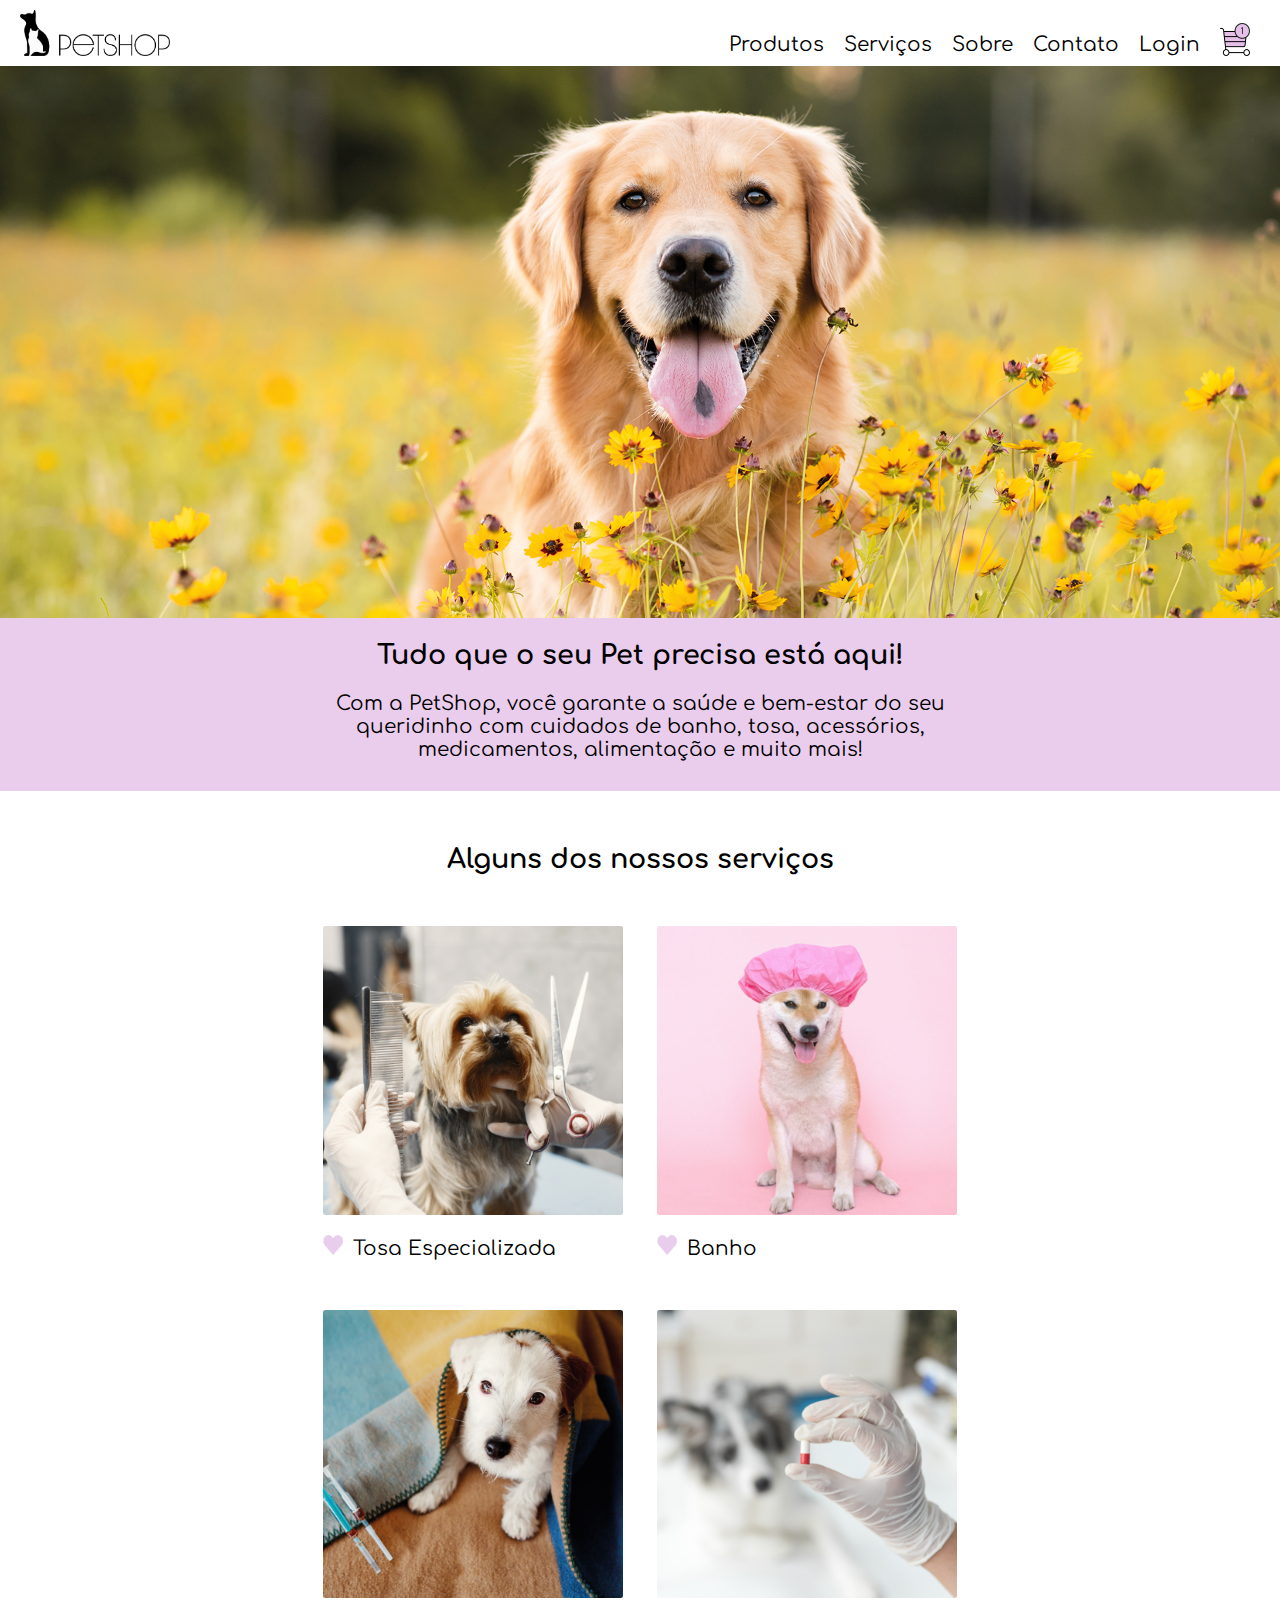
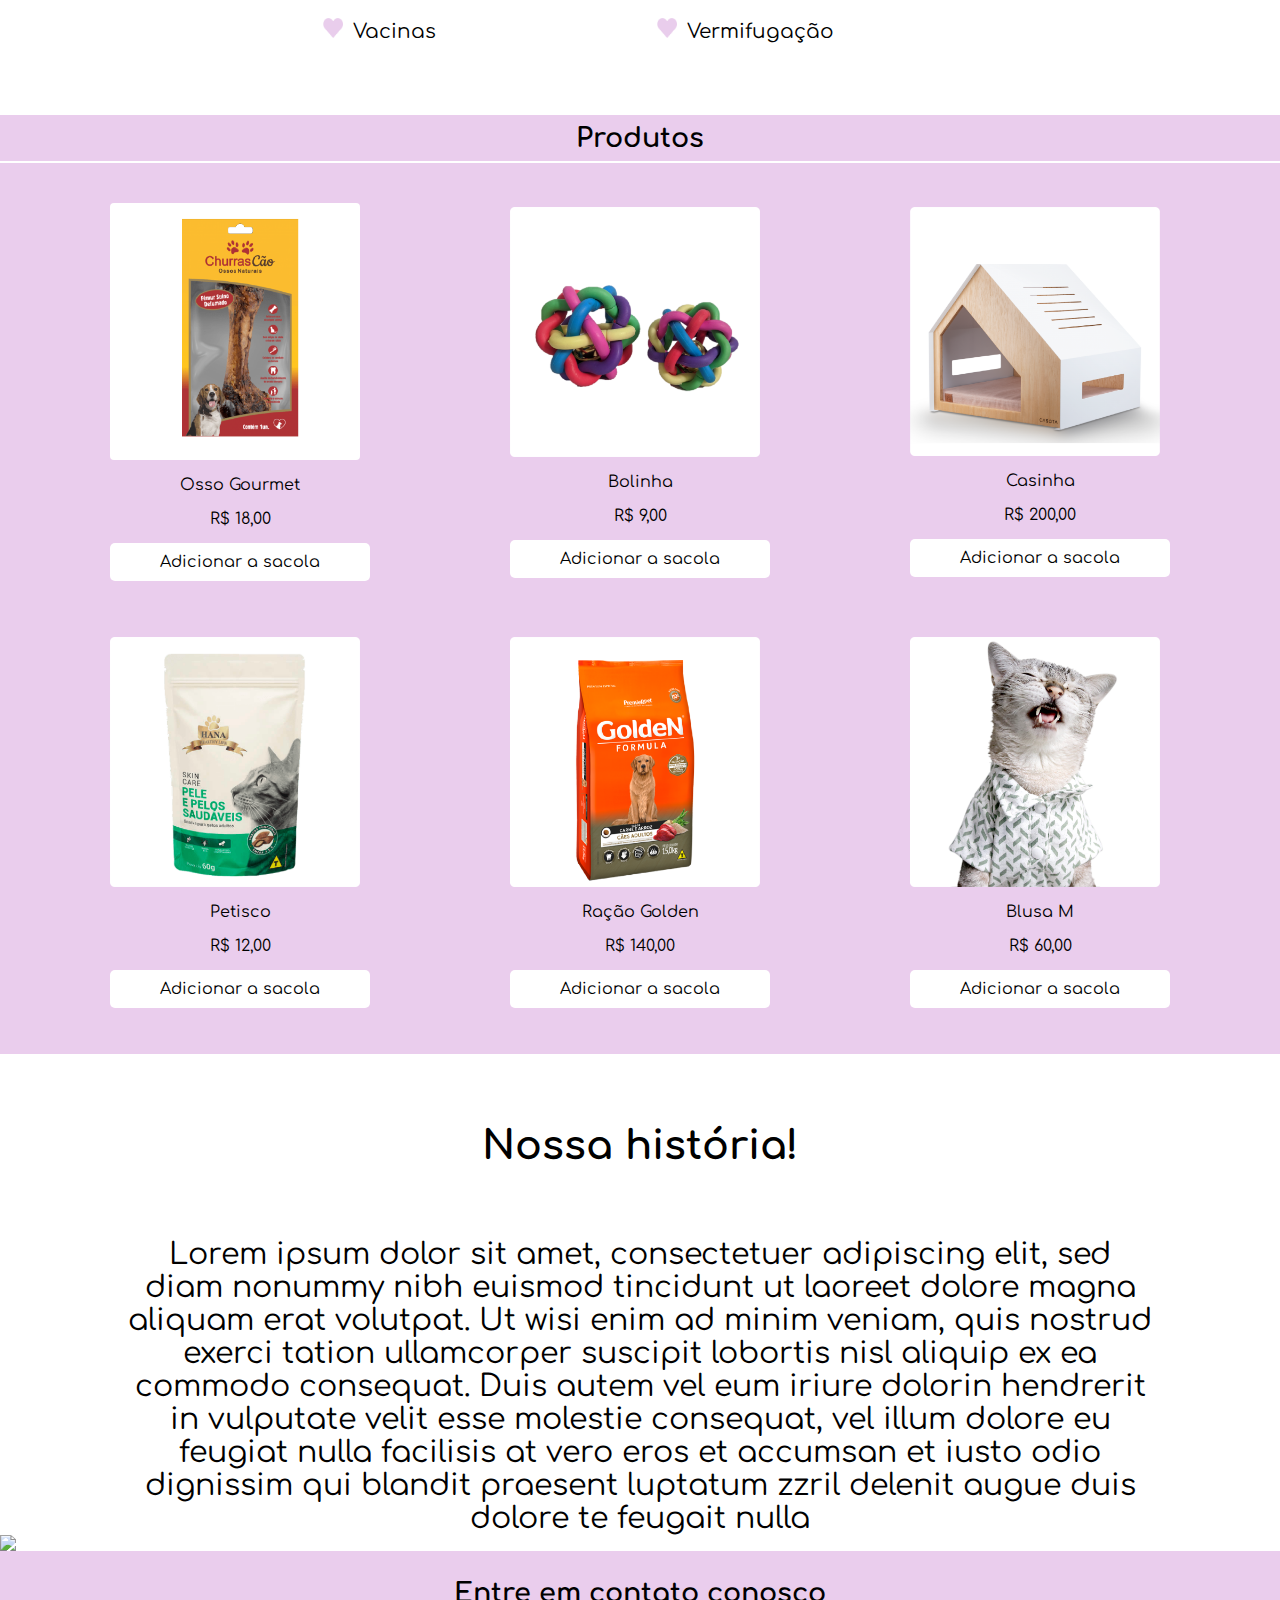
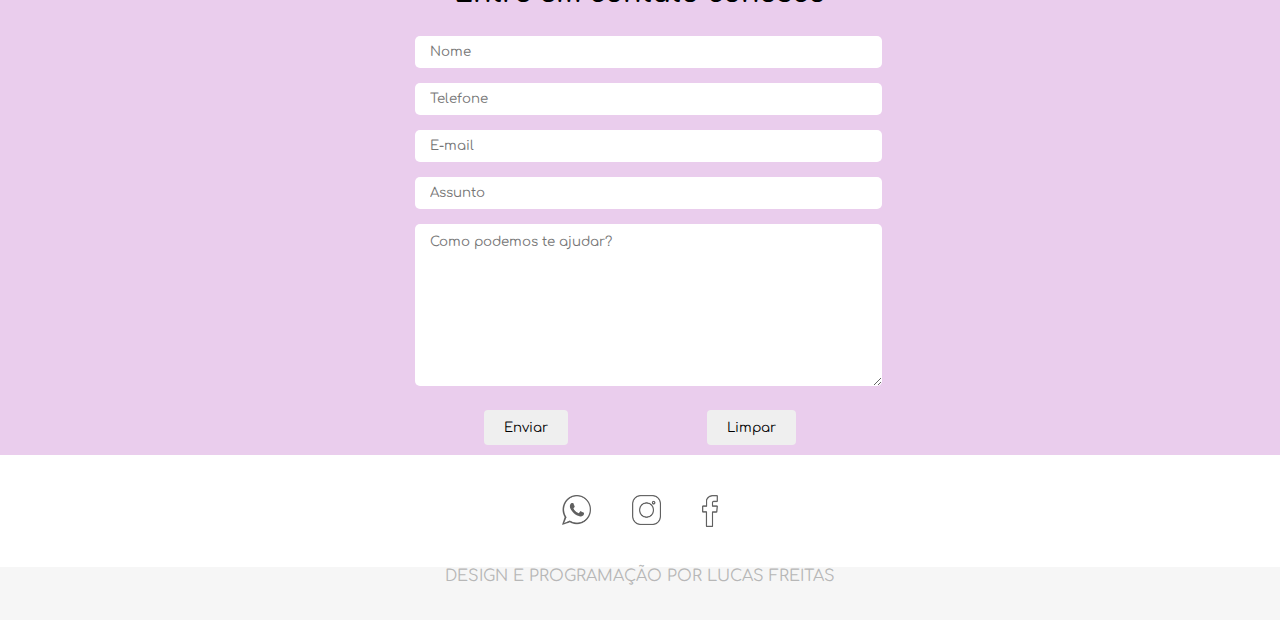
==== index.html @ 80b79405 "responsividade-mobile" ====
<!DOCTYPE html>
<html lang="pt">

<head>
    <meta charset="UTF-8" />
    <meta http-equiv="X-UA-Compatible" content="IE=edge" />
    <meta name="viewport" content="width=device-width, initial-scale=1.0" />
    <link rel="stylesheet" href="./css/style.css" />
    <link rel="icon" href="./assets/paw.png" />
    <link href="https://fonts.googleapis.com/css2?family=Comfortaa:wght@300;500;700&display=swap" rel="stylesheet" />
    <title>PetShop</title>
</head>

<body>
    <header>
        <nav class="navbar">
            <div>
                <a href="https://www.adotepetz.com.br/">
                    <img class="logo" src="./assets/logo.png" alt="logo" /></a>
            </div>
            <ul class="menu">
                <li><a href="#goods">Produtos</a></li>

                <li><a href="#container_middle">Serviços</a></li>

                <li><a href="#our_history">Sobre</a></li>

                <li><a href="#final_form">Contato</a></li>

                <li><a href="#">Login</a></li>

                <li class="cart"> <a href="#goods"><img src="./assets/buy.png" /></a></li>

                <li><a href="#" class="cart_word">Carrinho</a></li>
            </ul>
        </nav>
    </header>

    <section class="dog_principal">
        <img class="dog-image" src="./imagens/dog_background.jpg" alt="Golden retriever" />
        <h2>Tudo que o seu Pet precisa está aqui!</h2>
        <p>
            Com a PetShop, você garante a saúde e bem-estar do seu queridinho
            com cuidados de banho, tosa, acessórios, medicamentos, alimentação e
            muito mais!
        </p>
    </section>

    <section id="container_middle">
        <h2>Alguns dos nossos serviços</h2>

        <div class="dog_flexbox">
            <div>
                <img class="dogs" src="./imagens/dog_clipping.png" alt="Yorkshire terrier" />
                <p>Tosa Especializada</p>
            </div>
            <div>
                <img class="dogs" src="./imagens/dog_bath.png" alt="Shiba inu" />
                <p>Banho</p>
            </div>
            <div>
                <img class="dogs" src="./imagens/dog_vaccine.png" alt="Russell Terrier" />
                <p>Vacinas</p>
            </div>
            <div>
                <img class="dogs" src="./imagens/dog_remedy.png" alt="Border Collie" />
                <p>Vermifugação</p>
            </div>
        </div>
    </section>

    <section class="background_products">

        <h2>Produtos</h2>

    </section>

    <section class="goods-bg">
        <section id="goods">
            <div class="goods-info">
                <img class="bone_img products_margin_img" src="./imagens/yellow_bag.png" alt="dog bone" />
                <p>Osso Gourmet</p>
                <p>R$ 18,00</p>
                <p> <a href="#">Adicionar a sacola</a></p>
            </div>

            <div class="goods-info">
                <img class="products_margin_img" src="./imagens/bolaAtivo 19.png" alt="dog ball" />
                <p>Bolinha</p>
                <p>R$ 9,00</p>
                <p> <a href="#">Adicionar a sacola</a></p>
            </div>

            <div class="goods-info">
                <img class="products_margin_img" src="./imagens/house.png" alt="dog house" />
                <p>Casinha</p>
                <p>R$ 200,00</p>
                <p> <a href="#">Adicionar a sacola</a></p>
            </div>

            <div class="goods-info">
                <img class="products_margin_img" src="./imagens/white_bag.png" alt="cat snack" />
                <p>Petisco</p>
                <p>R$ 12,00</p>
                <p> <a href="#">Adicionar a sacola</a></p>
            </div>

            <div class="goods-info">
                <img class="products_margin_img" src="./imagens/orange_bag.png" alt="dog food" />
                <p>Ração Golden</p>
                <p>R$ 140,00</p>
                <p> <a href="#">Adicionar a sacola</a></p>
            </div>
            <div class="goods-info">
                <img class="products_margin_img" src="./imagens/shirt_cat.png" alt="cart cloth" />
                <p>Blusa M</p>
                <p>R$ 60,00</p>
                <p> <a href="#">Adicionar a sacola</a></p>
            </div>
        </section>
    </section>

    <section>
        <div id="our_history">
            <h2>Nossa história!</h2>
            <div>
                <p class="loren_ipsum">
                    Lorem ipsum dolor sit amet, consectetuer adipiscing elit, sed diam
                    nonummy nibh euismod tincidunt ut laoreet dolore magna aliquam
                    erat volutpat. Ut wisi enim ad minim veniam, quis nostrud exerci
                    tation ullamcorper suscipit lobortis nisl aliquip ex ea commodo
                    consequat. Duis autem vel eum iriure dolorin hendrerit in
                    vulputate velit esse molestie consequat, vel illum dolore eu
                    feugiat nulla facilisis at vero eros et accumsan et iusto odio
                    dignissim qui blandit praesent luptatum zzril delenit augue duis
                    dolore te feugait nulla
                </p>
            </div>
        </div>
        <div class="container_form">
            <img class="white_background" src="./imagens/couple_with_dog.png" />
            <h2>Entre em contato conosco</h2>
            <div class="form_width">
                <div id="final_form">
                    <form method="GET">
                        <input type="text" name="name" placeholder="Nome" />
                        <input type="tel" name="tel" placeholder="Telefone" />
                        <input type="email" name="email" placeholder="E-mail" autocomplete="off" />
                        <input type="subject" name="subject" placeholder="Assunto" />
                        <textarea name="" id="" cols="30" rows="10" placeholder="Como podemos te ajudar?"></textarea>
                        <div class="container-button">
                            <button class="button" type="submit">Enviar</button>
                            <button class="button" type="reset">Limpar</button>
                        </div>
                    </form>
                </div>
            </div>
        </div>
    </section>

    <footer>
        <div class="footer-icons">
            <a href="https://api.whatsapp.com/send?phone=5521966839081"><img src="./assets/wppAtivo 31.png"
                    alt="" /></a>
            <a href="https://www.instagram.com/caarp_/"><img src="./assets/instaAtivo 32.png" alt="" /></a>
            <a href="https://web.facebook.com/Caarp-Abrigo-de-Animais-1432057460433304/"><img class="facebook"
                    src="./assets/fbAtivo 33.png" alt="" /></a>
        </div>
        <div class="final">DESIGN E PROGRAMAÇÃO POR LUCAS FREITAS</div>
    </footer>
</body>

</html>
---- css/style.css ----
body, li, ul {
    padding: 0;
    margin: 0;
    list-style: none;
    font-family: 'Comfortaa', cursive;
}

img{
    display: block;
    max-width: 100%;
}

p::selection{
    background-color: #825F8F;
    color: white;
}

h2::selection{
    background-color: #825F8F;
    color: white;
}

.navbar{
    display: flex;
    justify-content: space-between;
    align-content: center;
    padding: 10px 10px 10px 20px;
}

.menu{
    display: flex;
    gap: 20px;
    align-items: end;
    justify-content: center;
}

.menu li:last-child{
    gap:0;
}

.menu img{
    padding: 0;
    margin: 0;
}

.menu a{
    text-decoration: none;
    color: black;
}

.menu a:hover{
    color: #825F8F;
}

.menu li{
    font-size: 20px;
}

.logo{
    max-width:150px;
}

.cart{
    max-width: 30px;
}

.cart_word{
    display: none;
}

.dog_principal{
    background-color: #EACDED;
    text-align: center;
    margin: auto;
    width: 100%;
    padding-bottom: 30px;
}

.dog_principal img{
    max-width: 100%;
}

.dog_principal h2{
    font-size: 27px;
    padding: 0 10px;
}

.dog_principal p{
    max-width: 60ch;
    font-size: 20px;
    margin: 0 auto;
}

#container_middle{
    margin: auto;
    max-width: 700px;
    text-align: center;
}

#container_middle h2{
    font-size: 27px;
    padding: 30px;
}

#container_middle p{
    font-size: 20px;
}

.dog_flexbox{
    display: flex;
    flex-wrap: wrap;
    justify-content: space-evenly;
    text-align: left;
}

.dog_flexbox p::before{
    content: '';
    display: inline-block;
    width: 20px;
    height: 20px;
    background-image: url(../assets/heart.png);
    background-repeat: no-repeat;
    background-position: center;
    background-size: cover;
    margin-right: 10px;
}

.dog_flexbox img{
    width: 300px;
}

.dog_flexbox img:hover{
    opacity: 0.75;
}

.dog_flexbox p{
    font-size: 20px;
    margin-bottom: 50px;
}

.background_products h2{
    background-color: #EACDED;
    font-size: 27px;
    text-align: center;
    padding: 8px;
    margin-bottom: 2px;
}

.goods-bg{
    background-color: #EACDED;
}

#goods{
    max-width: 1200px;
    margin: 0 auto;
    padding: 30px 0;
    display: grid;
    grid-template-columns: repeat(3 , 1fr);
    gap: 30px 0;
    align-items: center;
}

#goods img{
    max-width: 250px;
}

#goods p:nth-child(4){
    margin-top: 25px;
}

#goods a{
    text-decoration: none;
    color: black;
}

.bone_img{
    background-color: white;
    border-radius: 4px;
}

.goods-info{
    margin: 0 auto;
    text-align:center;
    font-size: 1rem;
    padding: 10px;
}

.goods-info a{
    background-color: white;
    border-radius: 5px;
    padding: 10px 50px;
    margin-top: 20px;
    font-size: 1rem;
}

.goods-info a:hover{
    background-color: #825F8F;
    color: white;
}

#our_history h2{
    font-size: 40px;
    margin-top: 70px;
    margin-bottom: 70px;
    text-align: center;
}

.loren_ipsum{
    font-size: 30px;
    max-width: 80%;
    margin: auto;
    text-align: center;
    padding: 0%;
}

.white_background{
    max-width: 100%;
    background-color: white;
}

.container_form{
    background-color: #EACDED;
    text-align: center;
}

.container_form h2{
    font-size: 27px;
    padding: 5px;
}

input, textarea{
    width: 100%;
    height: 30px;
    border: none;
    margin-bottom: 15px;
    border-radius: 5px;
    padding-left: 15px;
    font-family: 'Comfortaa', cursive;
}

textarea{
    height: 150px;
    margin-bottom: 20px;
    padding-top: 10px;
}

.form_width{
    max-width: 450px;
    margin:0 auto;
    padding-bottom: 10px;
}

.container-button{
    display: flex;
    justify-content: space-around;
    max-width: 100%;
}

.button{
    border: none;
    padding: 10px 20px;
    border-radius: 4px;
    text-align: center;
    font-family: 'Comfortaa', cursive;
}

.button:hover{
    cursor: pointer;
    background-color: #825F8F;
    color: white;
}

footer{
    text-align: center;
}

footer img{
    max-width: 30px;
    padding: 10px;
}

.footer-icons{
    display: flex;
    justify-content: center;
    gap: 20px;
    padding: 30px 0;
}

.facebook{
    max-width: 17px;
}

.final{
    background-color: #F6F6F6;
    color: #B7B7B7;
    padding-bottom: 35px;
}

@media (max-width:850px) {

    #goods{
        max-width: 700px;
        grid-template-columns: repeat(2 , 1fr);
    }
}

@media (max-width:800px){
    .menu{
        gap: 10px;
    }
    .menu li{
        font-size: 1rem;
    }

    .cart{
        max-width: 25px;
    }
}

@media (max-width:600px){
    #goods{
        max-width: 700px;
        grid-template-columns: 1fr;
    }

    #goods img{
        max-width: 350px;
    }

    .goods-info a{
        padding: 10px 40px;
        margin-top: 20px;
        font-size: 1rem;
    }

    .navbar{
        padding: 10px 10px 10px 10px;
    }

    .logo{
        margin: 0 auto;
        margin-bottom: 20px;
    }

    .menu{
        gap: 0px;
    }

    .cart{
        display: none;
    }

    .cart_word{
        display: block;
    }

    .navbar{
        display: block;
        text-align: center;
        max-width: 100%;
    }

    .menu{
        display: block;
        text-align: center;
        padding: 0;
        margin: 0;
        max-width: 100%;
    }

    .menu a{
        display: block;
        margin: auto;
        margin-bottom: 10px;
        background-color: #EACDED;
        max-width: 95%;
        border-radius: 5px;
        padding: 5px 0;
    }

    .menu a:hover{
        background-color: #825F8F;
        color: white;
    }

    .menu li{
        font-size: 23px;
    }

    .dog_principal h2{
        font-size: 20px;
    }

    .dog_principal p{
        font-size: 16px;
    }

    .loren_ipsum{
        font-size: 16px;

    }

    #our_history h2{
        font-size: 20px;
        margin-top: 30px;
        margin-bottom: 30px;
    }

    .container_form h2{
        font-size: 20px;
    }

    .form_width{
        max-width: 300px;
    }

    #container_middle h2{
        font-size: 20px;
    }

    .dog_flexbox img{
        width: 350px;
        padding: 1px;
    }

    .dog_flexbox p{
        text-align: center;
        font-size: 10px;
    }

    .dog_principal p{
        max-width: 80%;
    }

    .button{
        padding-right: 15px;
    }
}

@media (max-width:400px){
    .dogs{
       max-width: 90%;
       display: block;
       margin: 0 auto;
    }

    .products_margin{
        max-width: 100%;
    }

    .products_margin_img{
        width: 90%;
        display: block;
        margin: 0 auto;
    }

    input, textarea{
        width: 80%;
    }
}
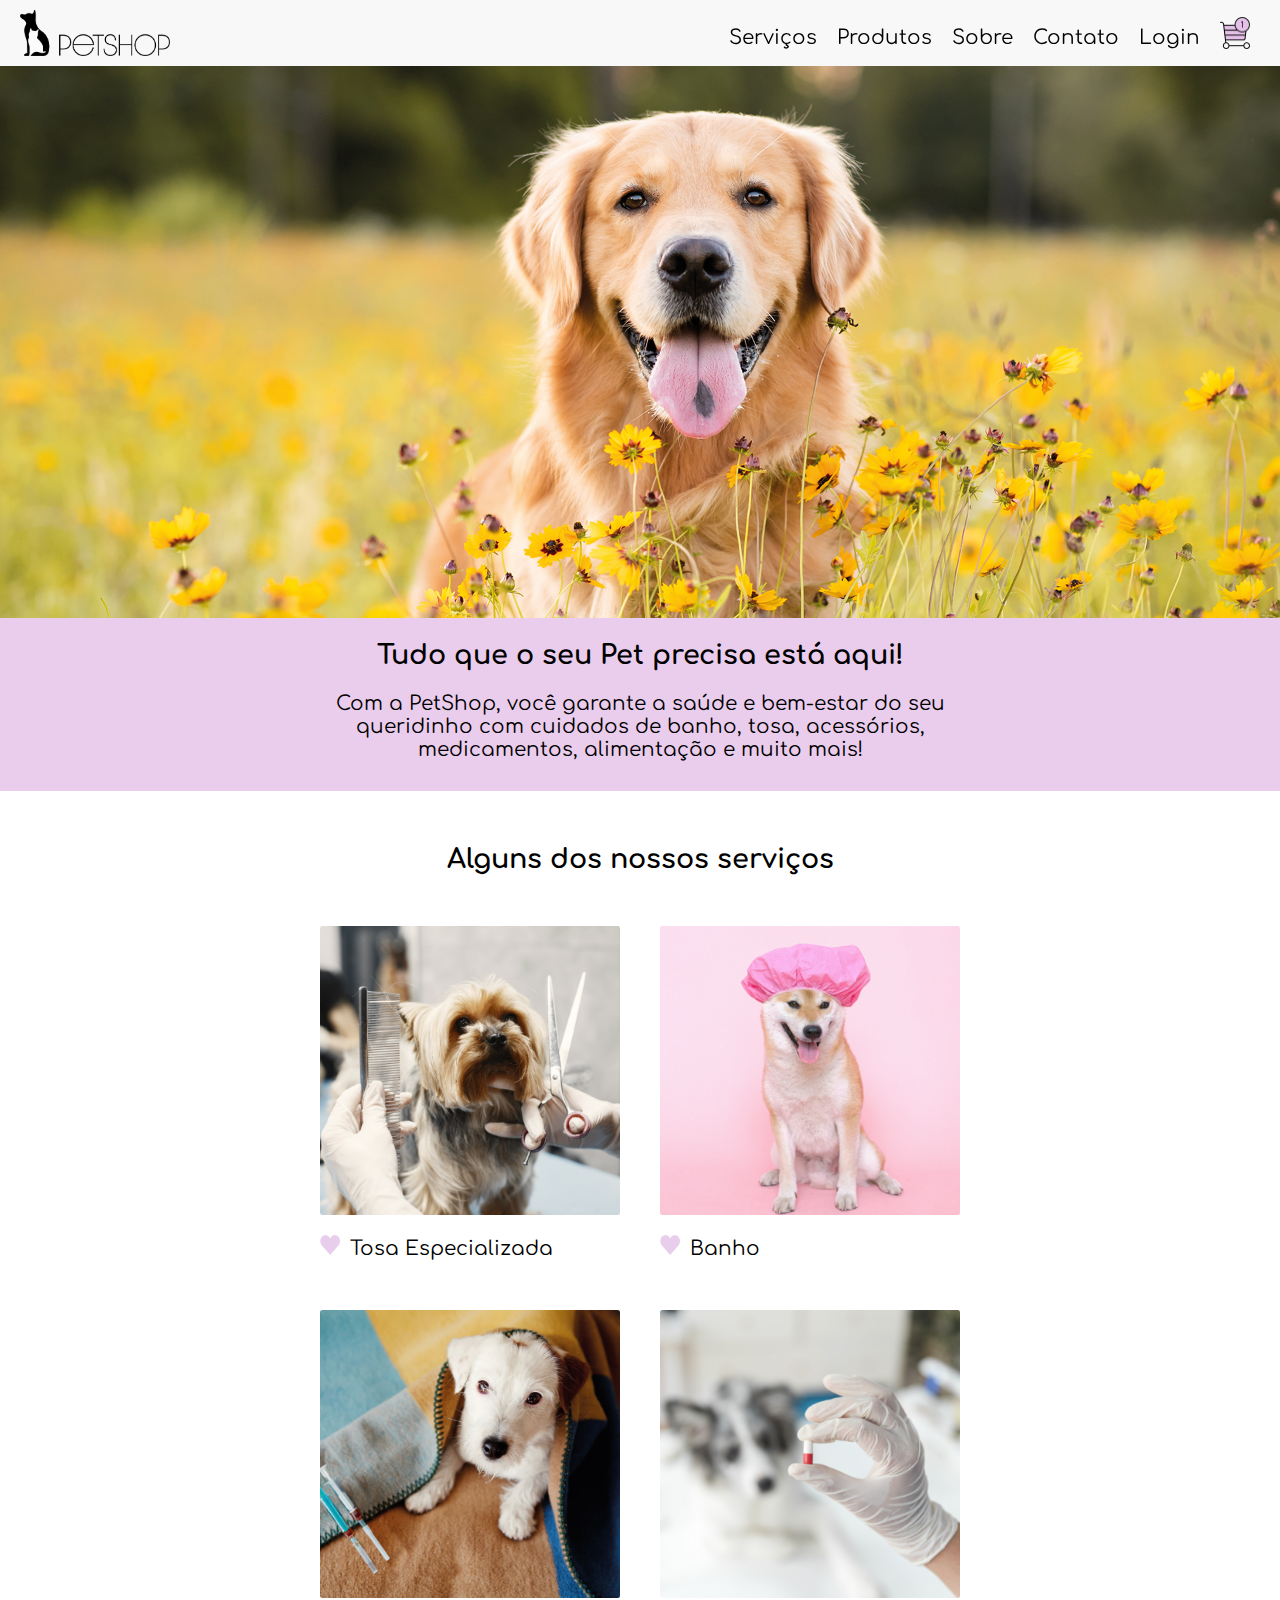
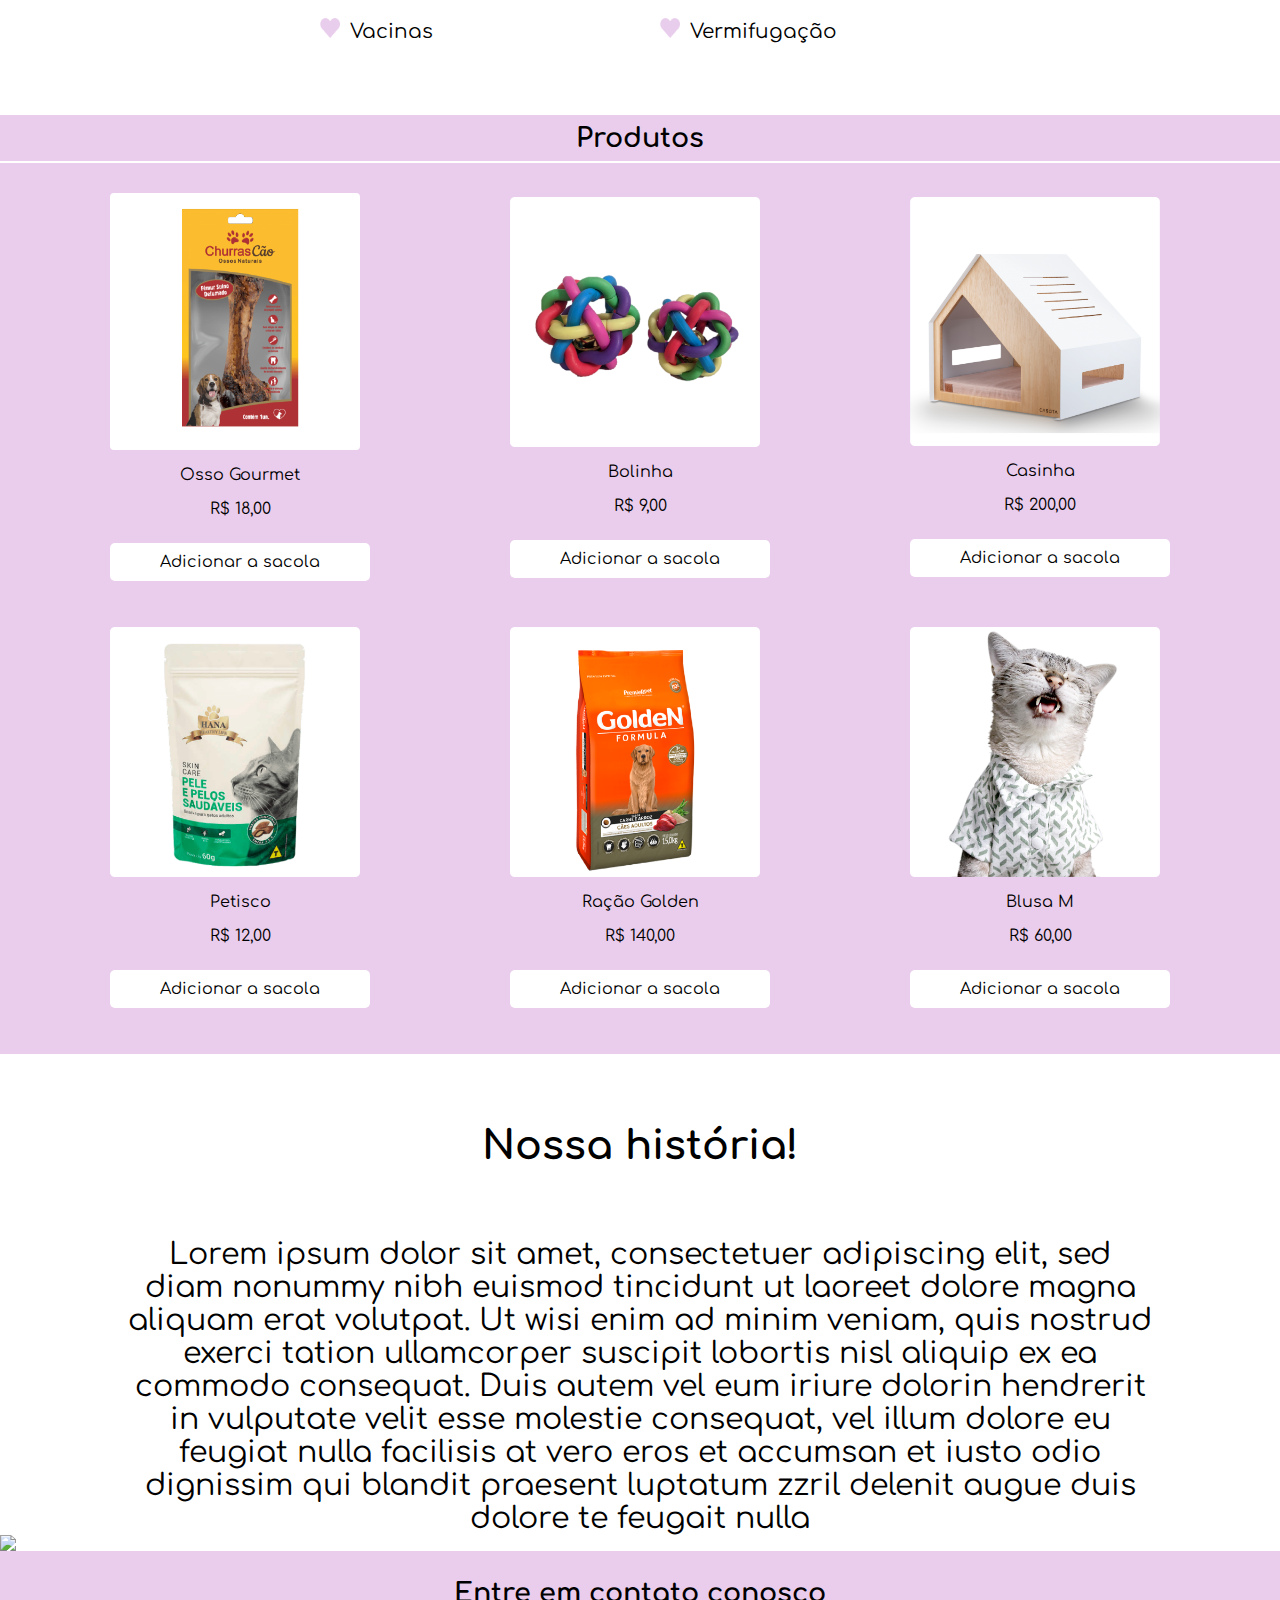
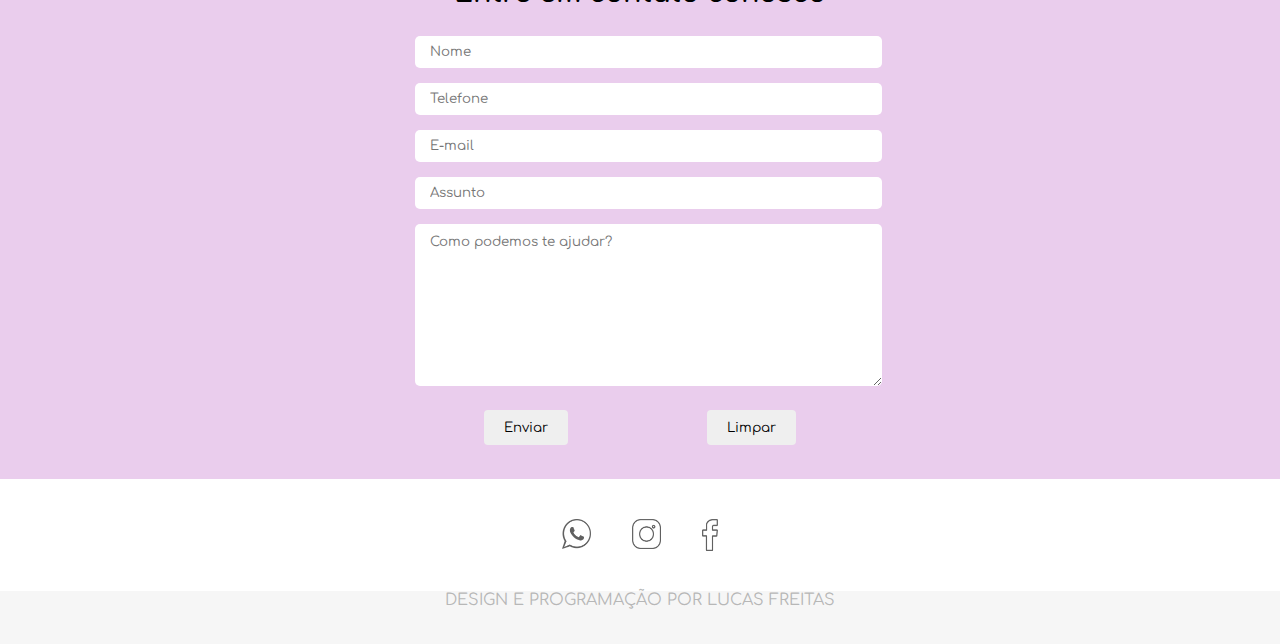
==== commit 0dbbcd67: "menu-burger , scroll-smooth, accessibility" ====
--- a/index.html
+++ b/index.html
@@ -5,33 +5,39 @@
     <meta charset="UTF-8" />
     <meta http-equiv="X-UA-Compatible" content="IE=edge" />
     <meta name="viewport" content="width=device-width, initial-scale=1.0" />
+    <link rel="icon" href="./assets/paw.png" />
     <link rel="stylesheet" href="./css/style.css" />
-    <link rel="icon" href="./assets/paw.png" />
     <link href="https://fonts.googleapis.com/css2?family=Comfortaa:wght@300;500;700&display=swap" rel="stylesheet" />
+    <script defer src="script.js"></script>
     <title>PetShop</title>
 </head>
 
 <body>
-    <header>
-        <nav class="navbar">
-            <div>
-                <a href="https://www.adotepetz.com.br/">
-                    <img class="logo" src="./assets/logo.png" alt="logo" /></a>
-            </div>
-            <ul class="menu">
-                <li><a href="#goods">Produtos</a></li>
+    <header class="header" id="header">
+        <div>
+            <a href="./">
+                <img class="logo" src="./assets/logo.png" alt="logo" /></a>
+        </div>
+        <nav>
+            <button id="btn-mobile" aria-label="Abrir Menu" aria-controls="menu" aria-expanded="false">
+                <div class="linha1"></div>
+                <div class="linha2"></div>
+                <div class="linha3"></div>
+            </button>
+            <ul class="menu" role="menu">
+                <li><a href="#servicos">Serviços</a></li>
 
-                <li><a href="#container_middle">Serviços</a></li>
+                <li><a href="#produtos">Produtos</a></li>
 
-                <li><a href="#our_history">Sobre</a></li>
+                <li><a href="#sobre">Sobre</a></li>
 
-                <li><a href="#final_form">Contato</a></li>
+                <li><a href="#contato">Contato</a></li>
 
-                <li><a href="#">Login</a></li>
+                <li><a href="./">Login</a></li>
 
-                <li class="cart"> <a href="#goods"><img src="./assets/buy.png" /></a></li>
+                <li class="cart"> <a href="./"><img src="./assets/buy.png" /></a></li>
 
-                <li><a href="#" class="cart_word">Carrinho</a></li>
+                <li><a href="./" class="cart_word">Carrinho</a></li>
             </ul>
         </nav>
     </header>
@@ -46,7 +52,7 @@
         </p>
     </section>
 
-    <section id="container_middle">
+    <section id="servicos">
         <h2>Alguns dos nossos serviços</h2>
 
         <div class="dog_flexbox">
@@ -69,14 +75,14 @@
         </div>
     </section>
 
-    <section class="background_products">
+    <section class="background_products" id="produtos">
 
         <h2>Produtos</h2>
 
     </section>
 
     <section class="goods-bg">
-        <section id="goods">
+        <section class="goods">
             <div class="goods-info">
                 <img class="bone_img products_margin_img" src="./imagens/yellow_bag.png" alt="dog bone" />
                 <p>Osso Gourmet</p>
@@ -121,7 +127,7 @@
     </section>
 
     <section>
-        <div id="our_history">
+        <div id="sobre">
             <h2>Nossa história!</h2>
             <div>
                 <p class="loren_ipsum">
@@ -141,7 +147,7 @@
             <img class="white_background" src="./imagens/couple_with_dog.png" />
             <h2>Entre em contato conosco</h2>
             <div class="form_width">
-                <div id="final_form">
+                <div id="contato">
                     <form method="GET">
                         <input type="text" name="name" placeholder="Nome" />
                         <input type="tel" name="tel" placeholder="Telefone" />
--- a/css/style.css
+++ b/css/style.css
@@ -5,6 +5,10 @@
     font-family: 'Comfortaa', cursive;
 }
 
+a{
+    display: block;
+}
+
 img{
     display: block;
     max-width: 100%;
@@ -20,11 +24,27 @@
     color: white;
 }
 
-.navbar{
+.header{
     display: flex;
     justify-content: space-between;
-    align-content: center;
+    align-items: center;
     padding: 10px 10px 10px 20px;
+    position: -webkit-sticky;
+    position: sticky;
+    top: 0;
+    background: rgba(245, 245, 245, 0.7);
+}
+
+#btn-mobile{
+    display: none;
+}
+
+#btn-mobile div{
+    width: 32px;
+    height: 2px;
+    background: black;
+    margin: 6px 0;
+    transition: 0.3s;
 }
 
 .menu{
@@ -76,10 +96,6 @@
     padding-bottom: 30px;
 }
 
-.dog_principal img{
-    max-width: 100%;
-}
-
 .dog_principal h2{
     font-size: 27px;
     padding: 0 10px;
@@ -91,19 +107,15 @@
     margin: 0 auto;
 }
 
-#container_middle{
+#servicos{
     margin: auto;
     max-width: 700px;
     text-align: center;
 }
 
-#container_middle h2{
+#servicos h2{
     font-size: 27px;
     padding: 30px;
-}
-
-#container_middle p{
-    font-size: 20px;
 }
 
 .dog_flexbox{
@@ -118,15 +130,15 @@
     display: inline-block;
     width: 20px;
     height: 20px;
-    background-image: url(../assets/heart.png);
-    background-repeat: no-repeat;
-    background-position: center;
+    background: url(../assets/heart.png) no-repeat center;
     background-size: cover;
     margin-right: 10px;
+    margin-left: 10px;
 }
 
 .dog_flexbox img{
-    width: 300px;
+    max-width: 300px;
+    padding: 0 10px;
 }
 
 .dog_flexbox img:hover{
@@ -150,7 +162,7 @@
     background-color: #EACDED;
 }
 
-#goods{
+.goods{
     max-width: 1200px;
     margin: 0 auto;
     padding: 30px 0;
@@ -160,15 +172,15 @@
     align-items: center;
 }
 
-#goods img{
+.goods img{
     max-width: 250px;
 }
 
-#goods p:nth-child(4){
+.goods p:nth-child(4){
     margin-top: 25px;
 }
 
-#goods a{
+.goods a{
     text-decoration: none;
     color: black;
 }
@@ -182,14 +194,12 @@
     margin: 0 auto;
     text-align:center;
     font-size: 1rem;
-    padding: 10px;
 }
 
 .goods-info a{
     background-color: white;
     border-radius: 5px;
     padding: 10px 50px;
-    margin-top: 20px;
     font-size: 1rem;
 }
 
@@ -198,7 +208,7 @@
     color: white;
 }
 
-#our_history h2{
+#sobre h2{
     font-size: 40px;
     margin-top: 70px;
     margin-bottom: 70px;
@@ -221,6 +231,7 @@
 .container_form{
     background-color: #EACDED;
     text-align: center;
+    padding-bottom: 24px;
 }
 
 .container_form h2{
@@ -298,7 +309,7 @@
 
 @media (max-width:850px) {
 
-    #goods{
+    .goods{
         max-width: 700px;
         grid-template-columns: repeat(2 , 1fr);
     }
@@ -315,35 +326,89 @@
     .cart{
         max-width: 25px;
     }
+
+    .dog_flexbox img{
+        max-width: 250px;
+    }
 }
 
 @media (max-width:600px){
-    #goods{
-        max-width: 700px;
-        grid-template-columns: 1fr;
-    }
-
-    #goods img{
-        max-width: 350px;
+    .menu{
+        display: block;
+        position: absolute;
+        width: 50%;
+        top: 65px;
+        right: 0px;
+        height: 0;
+        transition: 0.3s;
+        background: #EACDED;
+        z-index: 1000;
+        visibility: hidden;
+        overflow-y: hidden;
+    }
+
+    nav.ativo .menu{
+        height: calc(100vh - 65px);
+        visibility: visible;
+        overflow-y: auto;
+    }
+
+    #btn-mobile{
+        display: block;
+        border: none;
+        background: none;
+        cursor: pointer;
+    }
+
+    #btn-mobile.ativo .linha1{
+        transform: rotate(-45deg) translate(-8px, 8px);
+    }
+    #btn-mobile.ativo .linha2{
+        opacity: 0;
+    }
+    #btn-mobile.ativo .linha3{
+        transform: rotate(45deg) translate(-2px, -4px);
+    }
+
+    .menu li{
+        font-size: 1.25rem;
+    }
+
+    .menu a{
+        padding: 1rem 0;
+        margin: 0 1rem;
+        border-bottom: 2px solid rgba(0, 0, 0, 0.05);
+    }
+
+    .menu a:hover{
+        background: #825F8F;
+        color: black;
+    }
+
+    .goods{
+        display: flex;
+        flex-wrap: wrap;
+        padding-left: 10px;
+        padding-right: 10px;
+    }
+
+    .goods img{
+        max-width: 200px;
+        margin: 0 auto;
+    }
+
+    .goods-info{
+        padding: 0 5px;
     }
 
     .goods-info a{
-        padding: 10px 40px;
+        padding: 10px 10px;
         margin-top: 20px;
         font-size: 1rem;
     }
 
-    .navbar{
+    .header{
         padding: 10px 10px 10px 10px;
-    }
-
-    .logo{
-        margin: 0 auto;
-        margin-bottom: 20px;
-    }
-
-    .menu{
-        gap: 0px;
     }
 
     .cart{
@@ -354,37 +419,8 @@
         display: block;
     }
 
-    .navbar{
-        display: block;
-        text-align: center;
-        max-width: 100%;
-    }
-
-    .menu{
-        display: block;
-        text-align: center;
-        padding: 0;
-        margin: 0;
-        max-width: 100%;
-    }
-
-    .menu a{
-        display: block;
-        margin: auto;
-        margin-bottom: 10px;
-        background-color: #EACDED;
-        max-width: 95%;
-        border-radius: 5px;
-        padding: 5px 0;
-    }
-
-    .menu a:hover{
-        background-color: #825F8F;
-        color: white;
-    }
-
-    .menu li{
-        font-size: 23px;
+    .dog_flexbox img{
+        max-width: 180px;
     }
 
     .dog_principal h2{
@@ -400,12 +436,16 @@
 
     }
 
-    #our_history h2{
+    #sobre h2{
         font-size: 20px;
         margin-top: 30px;
         margin-bottom: 30px;
     }
 
+    .container_form{
+        padding-bottom: 16px;
+    }
+
     .container_form h2{
         font-size: 20px;
     }
@@ -414,18 +454,12 @@
         max-width: 300px;
     }
 
-    #container_middle h2{
+    #servicos h2{
         font-size: 20px;
     }
 
-    .dog_flexbox img{
-        width: 350px;
-        padding: 1px;
-    }
-
     .dog_flexbox p{
-        text-align: center;
-        font-size: 10px;
+        font-size: 15px;
     }
 
     .dog_principal p{
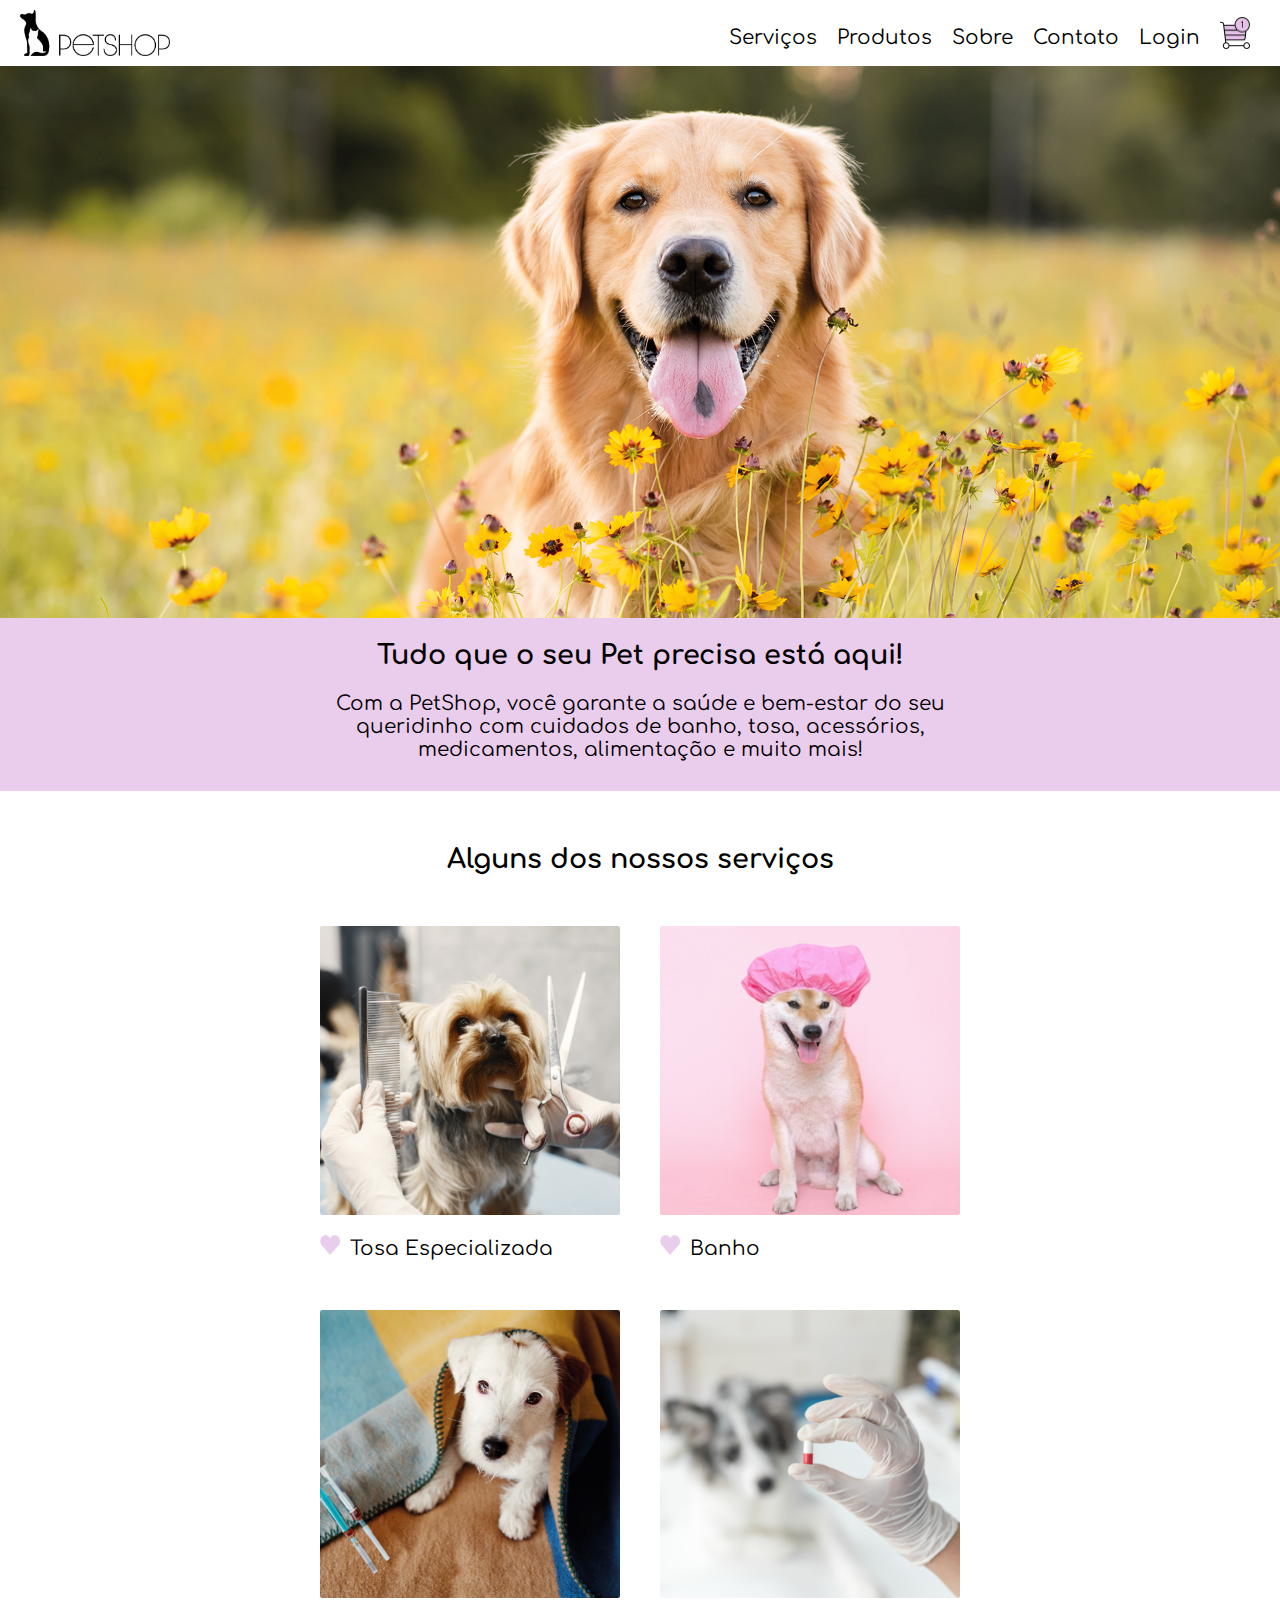
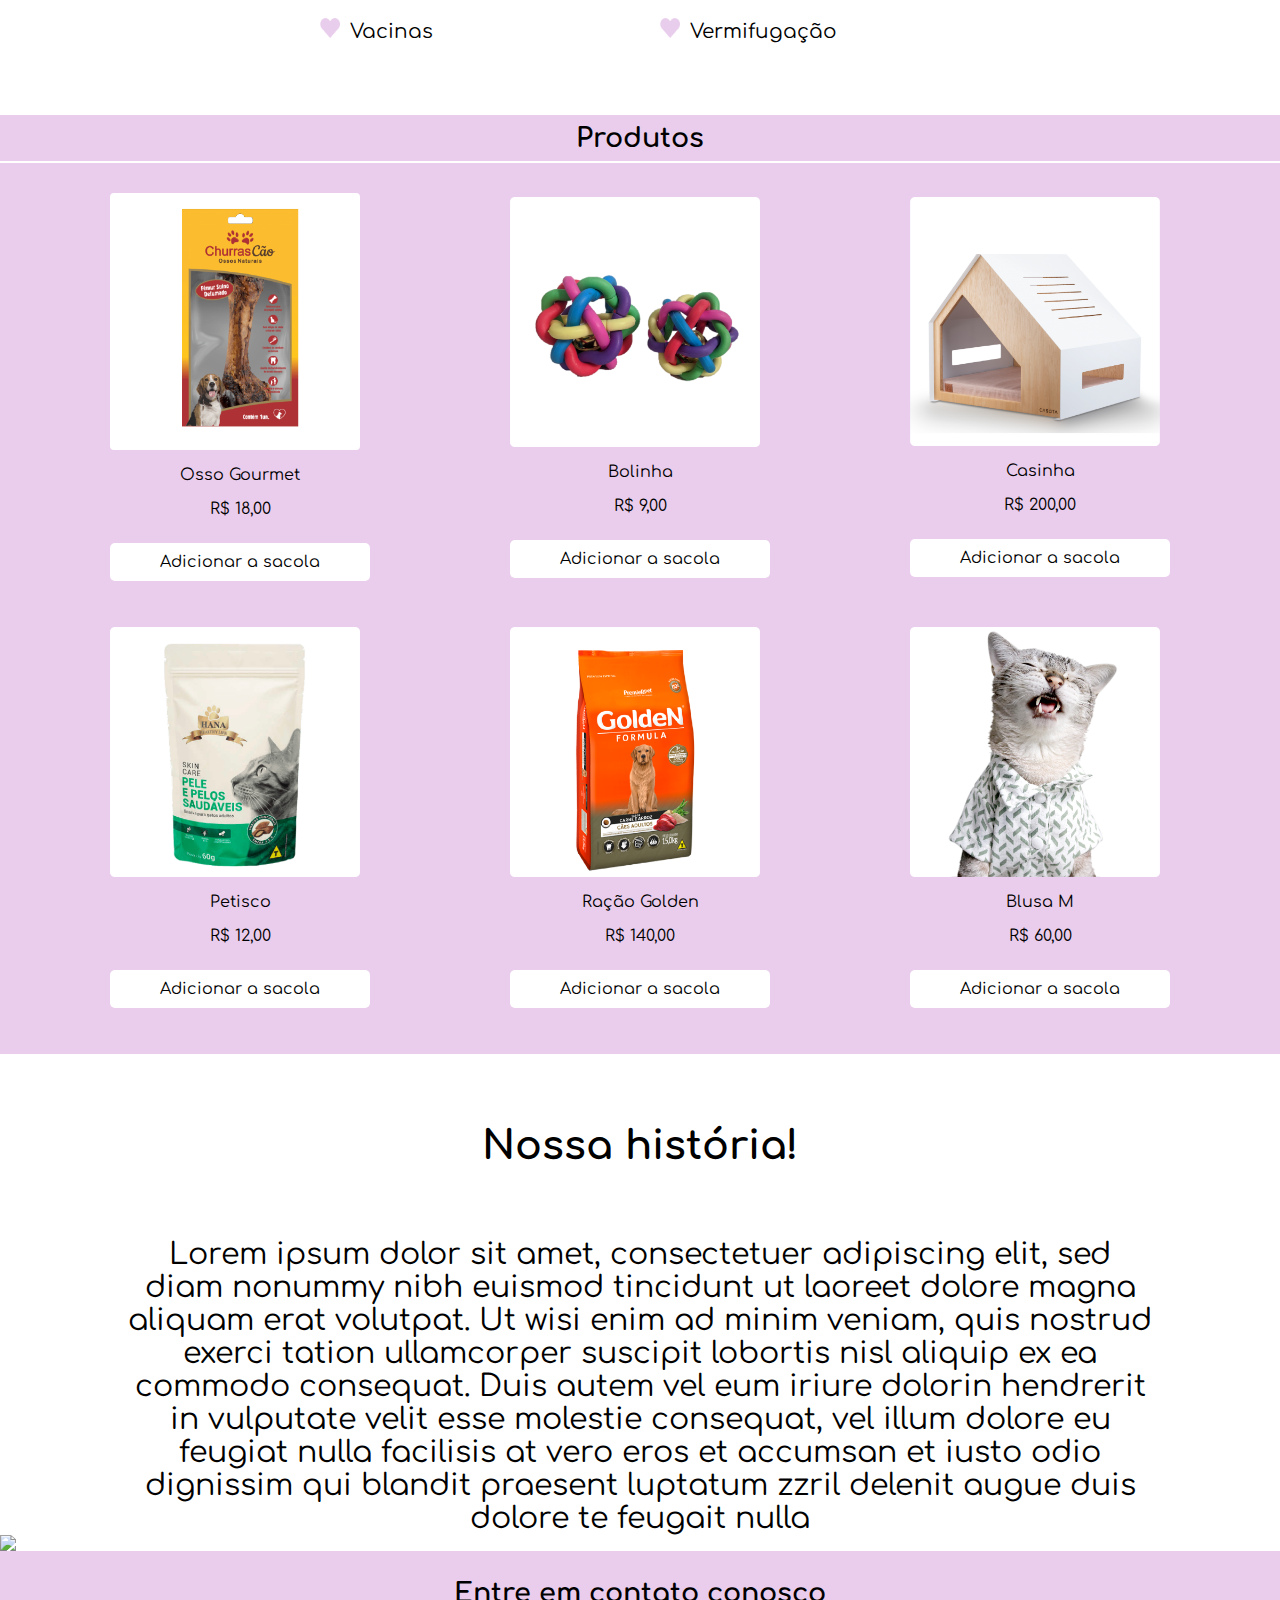
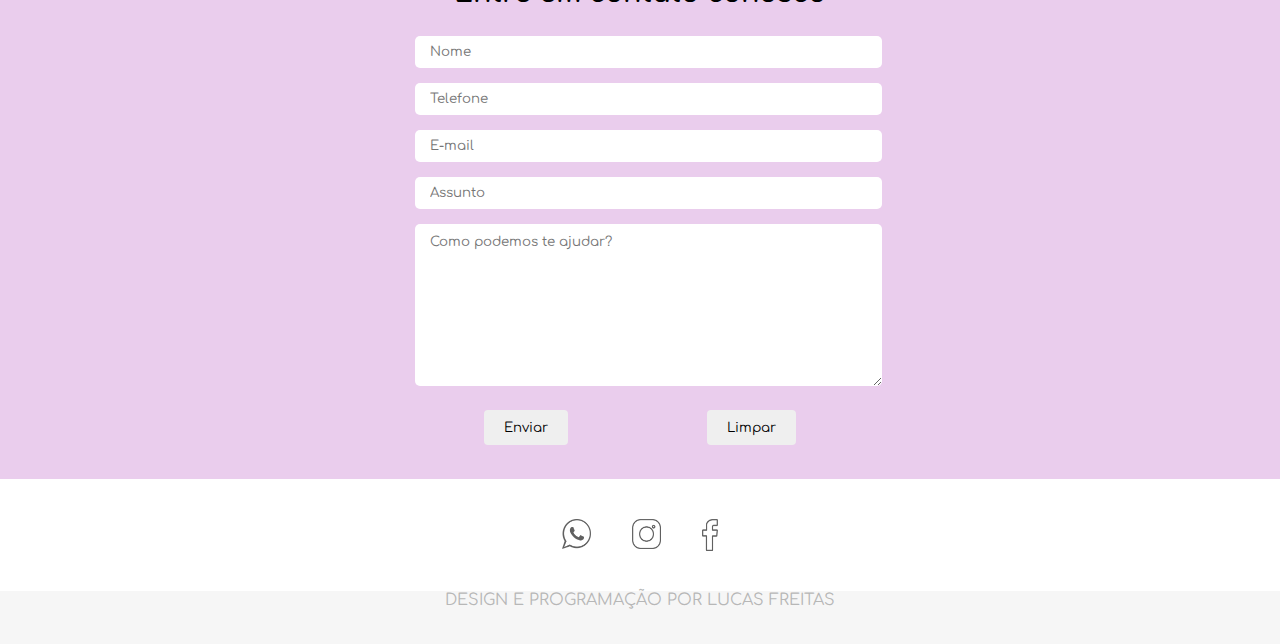
==== commit b4ec774e: "cleancss" ====
--- a/index.html
+++ b/index.html
@@ -6,9 +6,9 @@
     <meta http-equiv="X-UA-Compatible" content="IE=edge" />
     <meta name="viewport" content="width=device-width, initial-scale=1.0" />
     <link rel="icon" href="./assets/paw.png" />
-    <link rel="stylesheet" href="./css/style.css" />
+    <link rel="stylesheet" href="./css/style.min.css" />
     <link href="https://fonts.googleapis.com/css2?family=Comfortaa:wght@300;500;700&display=swap" rel="stylesheet" />
-    <script defer src="script.js"></script>
+    <script defer src="./js/script.js"></script>
     <title>PetShop</title>
 </head>
 
@@ -19,7 +19,8 @@
                 <img class="logo" src="./assets/logo.png" alt="logo" /></a>
         </div>
         <nav>
-            <button id="btn-mobile" aria-label="Abrir Menu" aria-controls="menu" aria-expanded="false">
+            <button id="btn-mobile" aria-label="Abrir Menu" aria-controls="menu" aria-haspopup="true"
+                aria-expanded="false">
                 <div class="linha1"></div>
                 <div class="linha2"></div>
                 <div class="linha3"></div>
--- a/css/style.min.css
+++ b/css/style.min.css
@@ -0,0 +1 @@
+body,li,ul{padding:0;margin:0;list-style:none;font-family:Comfortaa,cursive}a{display:block}img{display:block;max-width:100%}p::selection{background-color:#825f8f;color:#fff}h2::selection{background-color:#825f8f;color:#fff}.header{display:flex;justify-content:space-between;align-items:center;padding:10px 10px 10px 20px;position:-webkit-sticky;position:sticky;top:0;background:#fff}#btn-mobile{display:none}#btn-mobile div{width:32px;height:2px;background:#000;margin:6px 0;transition:.4s}.menu{display:flex;gap:20px;align-items:end;justify-content:center}.menu li:last-child{gap:0}.menu img{padding:0;margin:0}.menu a{text-decoration:none;color:#000;z-index:1}.menu a:hover{color:#825f8f}.menu li{font-size:20px}.logo{max-width:150px}.cart{max-width:30px}.cart_word{display:none}.dog_principal{background-color:#eacded;text-align:center;margin:auto;width:100%;padding-bottom:30px}.dog_principal h2{font-size:27px;padding:0 10px}.dog_principal p{max-width:60ch;font-size:20px;margin:0 auto}#servicos{margin:auto;max-width:700px;text-align:center}#servicos h2{font-size:27px;padding:30px}.dog_flexbox{display:flex;flex-wrap:wrap;justify-content:space-evenly;text-align:left}.dog_flexbox p::before{content:'';display:inline-block;width:20px;height:20px;background:url(../assets/heart.png) no-repeat center;background-size:cover;margin-right:10px;margin-left:10px}.dog_flexbox img{max-width:300px;padding:0 10px}.dog_flexbox img:hover{opacity:.75;z-index:0}.dog_flexbox p{font-size:20px;margin-bottom:50px}.background_products h2{background-color:#eacded;font-size:27px;text-align:center;padding:8px;margin-bottom:2px}.goods-bg{background-color:#eacded}.goods{max-width:1200px;margin:0 auto;padding:30px 0;display:grid;grid-template-columns:repeat(3,1fr);gap:30px 0;align-items:center}.goods img{max-width:250px}.goods p:nth-child(4){margin-top:25px}.goods a{text-decoration:none;color:#000}.bone_img{background-color:#fff;border-radius:4px}.goods-info{margin:0 auto;text-align:center;font-size:1rem}.goods-info a{background-color:#fff;border-radius:5px;padding:10px 50px;font-size:1rem}.goods-info a:hover{background-color:#825f8f;color:#fff}#sobre h2{font-size:40px;margin-top:70px;margin-bottom:70px;text-align:center}.loren_ipsum{font-size:30px;max-width:80%;margin:auto;text-align:center;padding:0}.white_background{max-width:100%;background-color:#fff}.container_form{background-color:#eacded;text-align:center;padding-bottom:24px}.container_form h2{font-size:27px;padding:5px}input,textarea{width:100%;height:30px;border:none;margin-bottom:15px;border-radius:5px;padding-left:15px;font-family:Comfortaa,cursive}textarea{height:150px;margin-bottom:20px;padding-top:10px}.form_width{max-width:450px;margin:0 auto;padding-bottom:10px}.container-button{display:flex;justify-content:space-around;max-width:100%}.button{border:none;padding:10px 20px;border-radius:4px;text-align:center;font-family:Comfortaa,cursive}.button:hover{cursor:pointer;background-color:#825f8f;color:#fff}footer{text-align:center}footer img{max-width:30px;padding:10px}.footer-icons{display:flex;justify-content:center;gap:20px;padding:30px 0}.facebook{max-width:17px}.final{background-color:#f6f6f6;color:#b7b7b7;padding-bottom:35px}@media (max-width:850px){.goods{max-width:700px;grid-template-columns:repeat(2,1fr)}}@media (max-width:800px){.menu{gap:10px}.menu li{font-size:1rem}.cart{max-width:25px}.dog_flexbox img{max-width:250px}}@media (max-width:600px){.menu{display:block;position:absolute;width:100vw;top:65px;right:0;height:0;transition:.4s;background:#eacded;z-index:1000;visibility:hidden;overflow-y:hidden}nav.ativo .menu{height:calc(100vh - 65px);visibility:visible;overflow-y:auto}#btn-mobile{display:block;border:none;background:0 0;cursor:pointer}#btn-mobile.ativo .linha1{transform:rotate(-45deg) translate(-8px,8px)}#btn-mobile.ativo .linha2{opacity:0}#btn-mobile.ativo .linha3{transform:rotate(45deg) translate(-2px,-4px)}.menu li{font-size:1.25rem}.menu a{padding:1rem 0;margin:0 1rem;border-bottom:2px solid rgba(0,0,0,.05)}.menu a:hover{background:#825f8f;color:#000}.goods{display:flex;flex-wrap:wrap;padding-left:10px;padding-right:10px}.goods img{max-width:200px;margin:0 auto}.goods-info{padding:0 5px}.goods-info a{padding:10px 10px;margin-top:20px;font-size:1rem}.header{padding:10px 10px 10px 10px}.cart{display:none}.cart_word{display:block}.dog_flexbox img{max-width:180px}.dog_principal h2{font-size:20px}.dog_principal p{font-size:16px}.loren_ipsum{font-size:16px}#sobre h2{font-size:20px;margin-top:30px;margin-bottom:30px}.container_form{padding-bottom:16px}.container_form h2{font-size:20px}.form_width{max-width:300px}#servicos h2{font-size:20px}.dog_flexbox p{font-size:15px}.dog_principal p{max-width:80%}.button{padding-right:15px}}@media (max-width:430px){.dog_principal h2{max-width:20ch;margin-left:auto;margin-right:auto}}@media (max-width:400px){.dogs{max-width:90%;display:block;margin:0 auto}.products_margin{max-width:100%}.products_margin_img{width:90%;display:block;margin:0 auto}input,textarea{width:80%}}